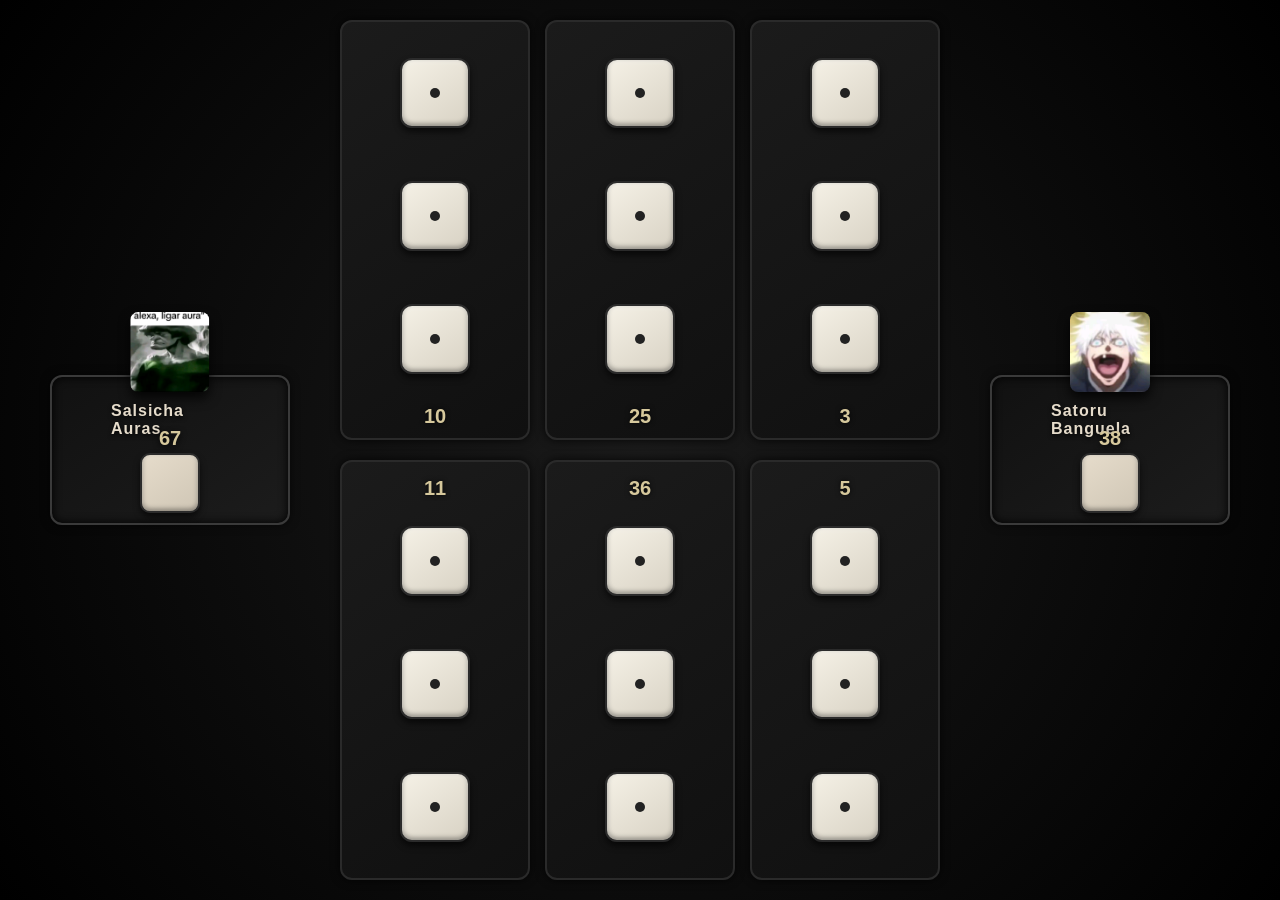
==== src/index.html @ e49d5693 "Frontend finalizado" ====
<!doctype html>
<html lang="pt-BR">
  <head>
    <meta charset="UTF-8" />
    <meta name="viewport" content="width=device-width, initial-scale=1.0" />
    <link rel="stylesheet" href="styles/index.css" />
    <title>Jogo da Bugalha</title>
  </head>
  <body>
    <div class="game-content">
      <div class="left-box">
        <div class="info-box">
          <img src="./styles/images/p1.jpg" class="avatar" />
          <span class="player-name">Salsicha Auras</span>
          <span class="player-score">67</span>
          <div class="info-dado"></div>
        </div>
      </div>

      <div class="mid-box">
        <div class="top-box">
          <div class="box">
            <div class="dado face-1"></div>
            <div class="dado face-1"></div>
            <div class="dado face-1"></div>
            <span class="num">10</span>
          </div>
          <div class="box">
            <div class="dado face-1"></div>
            <div class="dado face-1"></div>
            <div class="dado face-1"></div>
            <span class="num">25</span>
          </div>
          <div class="box">
            <div class="dado face-1"></div>
            <div class="dado face-1"></div>
            <div class="dado face-1"></div>
            <span class="num">3</span>
          </div>
        </div>

        <div class="bottom-box">
          <div class="box">
            <span class="num">11</span>
            <div class="dado face-1"></div>
            <div class="dado face-1"></div>
            <div class="dado face-1"></div>
          </div>
          <div class="box">
            <span class="num">36</span>
            <div class="dado face-1"></div>
            <div class="dado face-1"></div>
            <div class="dado face-1"></div>
          </div>
          <div class="box">
            <span class="num">5</span>
            <div class="dado face-1"></div>
            <div class="dado face-1"></div>
            <div class="dado face-1"></div>
          </div>
        </div>
      </div>
      <div class="right-box">
        <div class="info-box">
          <img src="./styles/images/p2.jpg" class="avatar" />
          <span class="player-name">Satoru Banguela</span>
          <span class="player-score">38</span>
          <div class="info-dado"></div>
        </div>
      </div>
    </div>
  </body>
  <script type="module" src="/src/scripts/index.js"></script>
</html>
---- src/styles/index.css ----
* {
  padding: 0;
  margin: 0;
  box-sizing: border-box;
  color: #e8e2d0;
  font-family: "Segoe UI", Tahoma, Geneva, Verdana, sans-serif;
}

body {
  background: radial-gradient(circle at center, #1a1a1a 0%, #000 100%);
}

/* layout geral */
.game-content {
  padding: 20px;
  height: 100vh;
  display: grid;
  grid-template-columns: 1fr 2fr 1fr;
  gap: 20px;
}

/* laterais */
.left-box,
.right-box {
  display: flex;
  align-items: center;
  justify-content: center;
}

.info-box {
  position: relative;
  width: 80%;
  height: 150px;
  border: 2px solid #3a3a3a;
  border-radius: 12px;
  background: linear-gradient(145deg, #111, #1c1c1c);
  box-shadow:
    inset 0 0 10px #000,
    0 0 10px rgba(0, 0, 0, 0.6);
  overflow: visible;
}

/* dado dentro da info-box */
.info-dado {
  position: absolute;
  bottom: 10px;
  left: 50%;
  transform: translateX(-50%);

  height: 60px;
  width: 60px;
  border-radius: 10px;

  background: linear-gradient(145deg, #e6dccb, #cfc6b5);
  border: 2px solid #2b2b2b;

  box-shadow:
    inset 0 2px 5px rgba(255, 255, 255, 0.2),
    inset 0 -2px 5px rgba(0, 0, 0, 0.4),
    0 4px 6px rgba(0, 0, 0, 0.6);
}

/* ajuste da imagem para não sobrepor o dado */
.avatar {
  position: absolute;
  top: -65px;
  left: 50%;
  transform: translateX(-50%);
  height: 80px;
  width: auto;
  border-radius: 8px;
  object-fit: contain;
  filter: drop-shadow(0 6px 6px rgba(0, 0, 0, 0.8));
  pointer-events: none;
}

/* nome dos jogadores */
.player-name {
  position: absolute;
  top: 25px; /* abaixo da imagem */
  left: 50%;
  transform: translateX(-50%);

  font-size: 16px;
  font-weight: 600;
  letter-spacing: 1px;

  color: #e6dccb;
  text-shadow: 0 2px 4px rgba(0, 0, 0, 0.8);
}

/* pontuação do player */
.player-score {
  position: absolute;
  top: 50px; /* abaixo do nome */
  left: 50%;
  transform: translateX(-50%);

  font-size: 20px;
  font-weight: bold;

  color: #d6c89c;
  text-shadow: 0 2px 6px rgba(0, 0, 0, 0.9);
}

/* centro */
.mid-box {
  display: flex;
  flex-direction: column;
  height: 100%;
  gap: 20px;
}

.top-box,
.bottom-box {
  display: grid;
  grid-template-columns: repeat(3, 1fr);
  gap: 15px;
  height: 50%;
}

/* colunas */
.box {
  border-radius: 12px;
  background: linear-gradient(145deg, #1b1b1b, #101010);
  border: 2px solid #2a2a2a;
  box-shadow: 0 0 10px rgba(0, 0, 0, 0.8);
  padding: 10px;
  display: grid;
  justify-items: center;
  align-items: center;
}

/* número embaixo */
.top-box .box {
  grid-template-rows: repeat(3, 1fr) auto;
}

/* número em cima */
.bottom-box .box {
  grid-template-rows: auto repeat(3, 1fr);
}

/* dados */
.dado {
  width: 70px;
  height: 70px;
  border-radius: 12px;
  background: linear-gradient(145deg, #f5f1e6, #d8d2c4);
  border: 2px solid #2b2b2b;
  position: relative;

  box-shadow:
    inset 0 2px 5px rgba(255, 255, 255, 0.3),
    inset 0 -2px 5px rgba(0, 0, 0, 0.4),
    0 4px 6px rgba(0, 0, 0, 0.6);
}

/* ponto base */
.dado::before {
  content: "";
  position: absolute;
  width: 10px;
  height: 10px;
  background: #222;
  border-radius: 50%;
  top: 50%;
  left: 50%;
  transform: translate(-50%, -50%);
}

/* 1 */
.face-1::before {
  box-shadow: none;
}

/* 2 */
.face-2::before {
  box-shadow:
    -18px -18px 0 #222,
    18px 18px 0 #222;
}

/* 3 */
.face-3::before {
  box-shadow:
    -18px -18px 0 #222,
    18px 18px 0 #222,
    0 0 0 #222;
}

/* 4 */
.face-4::before {
  box-shadow:
    -18px -18px 0 #222,
    18px -18px 0 #222,
    -18px 18px 0 #222,
    18px 18px 0 #222;
}

/* 5 */
.face-5::before {
  box-shadow:
    -18px -18px 0 #222,
    18px -18px 0 #222,
    -18px 18px 0 #222,
    18px 18px 0 #222,
    0 0 0 #222;
}

/* 6 */
.face-6::before {
  box-shadow:
    -18px -18px 0 #222,
    18px -18px 0 #222,
    -18px 0px 0 #222,
    18px 0px 0 #222,
    -18px 18px 0 #222,
    18px 18px 0 #222;
}

/* números */
.num {
  font-size: 20px;
  font-weight: bold;
  color: #d6c89c;
  text-shadow: 0 0 5px rgba(0, 0, 0, 0.8);
  margin-top: 5px;
}

/* responsivo */
@media (max-width: 900px) {
  .game-content {
    grid-template-columns: 1fr;
  }

  .left-box,
  .right-box {
    display: none;
  }
}
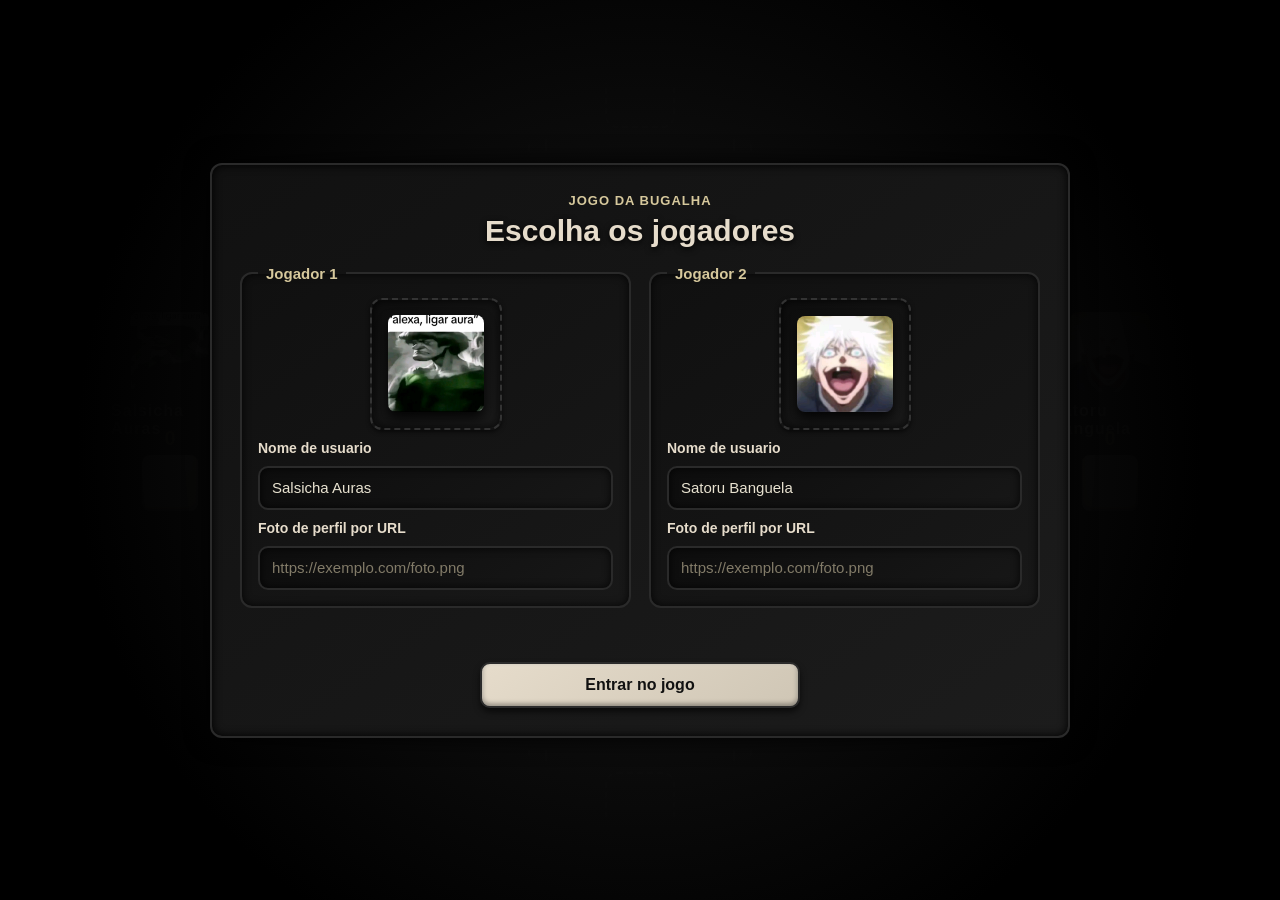
==== commit 1ed9fd09: "Jogo completo" ====
--- a/src/index.html
+++ b/src/index.html
@@ -3,72 +3,214 @@
   <head>
     <meta charset="UTF-8" />
     <meta name="viewport" content="width=device-width, initial-scale=1.0" />
-    <link rel="stylesheet" href="styles/index.css" />
+    <link rel="stylesheet" href="styles/css/index.css" />
+    <link rel="stylesheet" href="styles/css/playerStarts.css" />
     <title>Jogo da Bugalha</title>
   </head>
   <body>
+    <section class="profile-screen" aria-labelledby="profile-title">
+      <form class="profile-card" novalidate>
+        <div class="profile-heading">
+          <span class="profile-kicker">Jogo da Bugalha</span>
+          <h1 id="profile-title">Escolha os jogadores</h1>
+        </div>
+
+        <div class="profile-players">
+          <fieldset class="profile-player">
+            <legend>Jogador 1</legend>
+
+            <div class="profile-preview">
+              <img
+                src="./styles/images/p1.jpg"
+                class="profile-avatar-preview"
+                data-preview="player1"
+                alt="Previa da foto do jogador 1"
+              />
+            </div>
+
+            <label for="playerOneName">Nome de usuario</label>
+            <input
+              id="playerOneName"
+              class="profile-input"
+              data-profile-field="name"
+              data-player="player1"
+              type="text"
+              maxlength="24"
+              placeholder="Nome do jogador 1"
+              autocomplete="nickname"
+              required
+            />
+
+            <label for="playerOneAvatar">Foto de perfil por URL</label>
+            <input
+              id="playerOneAvatar"
+              class="profile-input"
+              data-profile-field="avatar"
+              data-player="player1"
+              type="url"
+              placeholder="https://exemplo.com/foto.png"
+              autocomplete="url"
+              required
+            />
+          </fieldset>
+
+          <fieldset class="profile-player">
+            <legend>Jogador 2</legend>
+
+            <div class="profile-preview">
+              <img
+                src="./styles/images/p2.jpg"
+                class="profile-avatar-preview"
+                data-preview="player2"
+                alt="Previa da foto do jogador 2"
+              />
+            </div>
+
+            <label for="playerTwoName">Nome de usuario</label>
+            <input
+              id="playerTwoName"
+              class="profile-input"
+              data-profile-field="name"
+              data-player="player2"
+              type="text"
+              maxlength="24"
+              placeholder="Nome do jogador 2"
+              autocomplete="nickname"
+              required
+            />
+
+            <label for="playerTwoAvatar">Foto de perfil por URL</label>
+            <input
+              id="playerTwoAvatar"
+              class="profile-input"
+              data-profile-field="avatar"
+              data-player="player2"
+              type="url"
+              placeholder="https://exemplo.com/foto.png"
+              autocomplete="url"
+              required
+            />
+          </fieldset>
+        </div>
+
+        <p class="profile-error" role="alert"></p>
+
+        <button class="profile-button" type="submit">Entrar no jogo</button>
+      </form>
+    </section>
+
     <div class="game-content">
       <div class="left-box">
-        <div class="info-box">
-          <img src="./styles/images/p1.jpg" class="avatar" />
-          <span class="player-name">Salsicha Auras</span>
-          <span class="player-score">67</span>
-          <div class="info-dado"></div>
+        <div class="info-box player-one-info" data-player-info="player1">
+          <img
+            src="./styles/images/p1.jpg"
+            class="avatar player-one-avatar"
+            alt="Foto do jogador"
+          />
+          <span class="player-name player-one-name">Salsicha Auras</span>
+          <span class="player-score player-one-score">0</span>
+
+          <div class="info-dado">
+            <img class="dado-img" src="" alt="" />
+          </div>
         </div>
       </div>
 
       <div class="mid-box">
-        <div class="top-box">
-          <div class="box">
-            <div class="dado face-1"></div>
-            <div class="dado face-1"></div>
-            <div class="dado face-1"></div>
+        <div class="top-box p2">
+          <div class="box">
+            <div class="slot">
+              <img class="dado-img" src="" alt="" />
+            </div>
+            <div class="slot">
+              <img class="dado-img" src="" alt="" />
+            </div>
+            <div class="slot">
+              <img class="dado-img" src="" alt="" />
+            </div>
             <span class="num">10</span>
           </div>
           <div class="box">
-            <div class="dado face-1"></div>
-            <div class="dado face-1"></div>
-            <div class="dado face-1"></div>
+            <div class="slot">
+              <img class="dado-img" src="" alt="" />
+            </div>
+            <div class="slot">
+              <img class="dado-img" src="" alt="" />
+            </div>
+            <div class="slot">
+              <img class="dado-img" src="" alt="" />
+            </div>
             <span class="num">25</span>
           </div>
           <div class="box">
-            <div class="dado face-1"></div>
-            <div class="dado face-1"></div>
-            <div class="dado face-1"></div>
+            <div class="slot">
+              <img class="dado-img" src="" alt="" />
+            </div>
+            <div class="slot">
+              <img class="dado-img" src="" alt="" />
+            </div>
+            <div class="slot">
+              <img class="dado-img" src="" alt="" />
+            </div>
             <span class="num">3</span>
           </div>
         </div>
 
-        <div class="bottom-box">
+        <div class="bottom-box p1">
           <div class="box">
             <span class="num">11</span>
-            <div class="dado face-1"></div>
-            <div class="dado face-1"></div>
-            <div class="dado face-1"></div>
+            <div class="slot">
+              <img class="dado-img" src="" alt="" />
+            </div>
+            <div class="slot">
+              <img class="dado-img" src="" alt="" />
+            </div>
+            <div class="slot">
+              <img class="dado-img" src="" alt="" />
+            </div>
           </div>
           <div class="box">
             <span class="num">36</span>
-            <div class="dado face-1"></div>
-            <div class="dado face-1"></div>
-            <div class="dado face-1"></div>
+            <div class="slot">
+              <img class="dado-img" src="" alt="" />
+            </div>
+            <div class="slot">
+              <img class="dado-img" src="" alt="" />
+            </div>
+            <div class="slot">
+              <img class="dado-img" src="" alt="" />
+            </div>
           </div>
           <div class="box">
             <span class="num">5</span>
-            <div class="dado face-1"></div>
-            <div class="dado face-1"></div>
-            <div class="dado face-1"></div>
+            <div class="slot">
+              <img class="dado-img" src="" alt="" />
+            </div>
+            <div class="slot">
+              <img class="dado-img" src="" alt="" />
+            </div>
+            <div class="slot">
+              <img class="dado-img" src="" alt="" />
+            </div>
           </div>
         </div>
       </div>
       <div class="right-box">
-        <div class="info-box">
-          <img src="./styles/images/p2.jpg" class="avatar" />
-          <span class="player-name">Satoru Banguela</span>
-          <span class="player-score">38</span>
-          <div class="info-dado"></div>
+        <div class="info-box player-two-info" data-player-info="player2">
+          <img
+            src="./styles/images/p2.jpg"
+            class="avatar player-two-avatar"
+            alt="Foto do jogador"
+          />
+          <span class="player-name player-two-name">Satoru Banguela</span>
+          <span class="player-score player-two-score">0</span>
+          <div class="info-dado">
+            <img class="dado-img" src="" alt="" />
+          </div>
         </div>
       </div>
     </div>
   </body>
   <script type="module" src="/src/scripts/index.js"></script>
+  <script type="module" src="/src/scripts/playerStarts.js"></script>
 </html>
--- a/src/styles/css/index.css
+++ b/src/styles/css/index.css
@@ -0,0 +1,658 @@
+* {
+  padding: 0;
+  margin: 0;
+  box-sizing: border-box;
+  color: #e8e2d0;
+  font-family: "Segoe UI", Tahoma, Geneva, Verdana, sans-serif;
+}
+
+body {
+  min-height: 100vh;
+  overflow-x: hidden;
+  background: radial-gradient(circle at center, #1a1a1a 0%, #000 100%);
+}
+
+.profile-screen {
+  position: fixed;
+  inset: 0;
+  z-index: 10;
+  padding: 20px;
+  display: flex;
+  align-items: center;
+  justify-content: center;
+  background: radial-gradient(
+    circle at center,
+    rgba(26, 26, 26, 0.95),
+    #000 72%
+  );
+}
+
+.profile-screen.hidden {
+  display: none;
+}
+
+.profile-card {
+  width: min(860px, 100%);
+  padding: 28px;
+  display: grid;
+  gap: 18px;
+  border: 2px solid #2a2a2a;
+  border-radius: 12px;
+  background: linear-gradient(145deg, #111, #1c1c1c);
+  box-shadow:
+    inset 0 0 10px #000,
+    0 0 24px rgba(0, 0, 0, 0.9);
+}
+
+.profile-heading {
+  display: grid;
+  gap: 6px;
+  text-align: center;
+}
+
+.profile-players {
+  display: grid;
+  grid-template-columns: repeat(2, minmax(0, 1fr));
+  gap: 18px;
+}
+
+.profile-player {
+  min-width: 0;
+  padding: 16px;
+  display: grid;
+  gap: 10px;
+  border: 2px solid #2a2a2a;
+  border-radius: 12px;
+  background: linear-gradient(145deg, #101010, #181818);
+  box-shadow: inset 0 0 8px rgba(0, 0, 0, 0.8);
+}
+
+.profile-player legend {
+  padding: 0 8px;
+  color: #d6c89c;
+  font-size: 15px;
+  font-weight: 800;
+}
+
+.profile-preview {
+  width: 132px;
+  height: 132px;
+  display: flex;
+  align-items: center;
+  justify-content: center;
+  justify-self: center;
+  border-radius: 12px;
+  border: 2px dashed #333;
+  background: linear-gradient(145deg, #0d0d0d, #1a1a1a);
+  box-shadow:
+    inset 0 0 8px rgba(0, 0, 0, 0.8),
+    0 2px 4px rgba(0, 0, 0, 0.6);
+  overflow: hidden;
+}
+
+.profile-avatar-preview {
+  width: 96px;
+  max-height: 108px;
+  object-fit: contain;
+  border-radius: 8px;
+  filter: drop-shadow(0 6px 6px rgba(0, 0, 0, 0.8));
+}
+
+.profile-kicker {
+  font-size: 13px;
+  font-weight: 700;
+  letter-spacing: 1px;
+  color: #d6c89c;
+  text-transform: uppercase;
+}
+
+.profile-heading h1 {
+  font-size: 30px;
+  line-height: 1.1;
+  color: #e6dccb;
+  text-shadow: 0 2px 6px rgba(0, 0, 0, 0.9);
+}
+
+.profile-player label {
+  font-size: 14px;
+  font-weight: 600;
+  color: #e6dccb;
+}
+
+.profile-input {
+  width: 100%;
+  height: 44px;
+  padding: 0 12px;
+  border: 2px solid #2a2a2a;
+  border-radius: 10px;
+  background: linear-gradient(145deg, #0d0d0d, #171717);
+  color: #e8e2d0;
+  font-size: 15px;
+  outline: none;
+  box-shadow: inset 0 0 8px rgba(0, 0, 0, 0.8);
+}
+
+.profile-input:focus {
+  border-color: #666;
+}
+
+.profile-input::placeholder {
+  color: #827b68;
+}
+
+.profile-error {
+  min-height: 18px;
+  font-size: 13px;
+  font-weight: 600;
+  color: #d6c89c;
+  text-align: center;
+}
+
+.profile-button {
+  width: min(320px, 100%);
+  height: 46px;
+  margin: 0 auto;
+  border: 2px solid #2b2b2b;
+  border-radius: 10px;
+  background: linear-gradient(145deg, #e6dccb, #cfc6b5);
+  color: #111;
+  font-size: 16px;
+  font-weight: 800;
+  cursor: pointer;
+  box-shadow:
+    inset 0 2px 5px rgba(255, 255, 255, 0.2),
+    inset 0 -2px 5px rgba(0, 0, 0, 0.4),
+    0 4px 6px rgba(0, 0, 0, 0.6);
+}
+
+.profile-button:hover {
+  filter: brightness(1.05);
+}
+
+/* layout geral */
+.game-content {
+  padding: 20px;
+  height: 100vh;
+  display: grid;
+  grid-template-areas: "player-one board player-two";
+  grid-template-columns: 1fr 2fr 1fr;
+  gap: 20px;
+}
+
+/* laterais */
+.left-box,
+.right-box {
+  display: flex;
+  align-items: center;
+  justify-content: center;
+}
+
+.left-box {
+  grid-area: player-one;
+}
+
+.right-box {
+  grid-area: player-two;
+}
+
+.info-box {
+  position: relative;
+  width: 80%;
+  height: 150px;
+  border: 2px solid #3a3a3a;
+  border-radius: 12px;
+  background: linear-gradient(145deg, #111, #1c1c1c);
+  box-shadow:
+    inset 0 0 10px #000,
+    0 0 10px rgba(0, 0, 0, 0.6);
+  overflow: visible;
+}
+
+.info-box.active-turn {
+  border-color: #d6c89c;
+  box-shadow:
+    inset 0 0 10px #000,
+    0 0 18px rgba(214, 200, 156, 0.45);
+}
+
+/* dado dentro da info-box */
+.info-dado {
+  position: absolute;
+  bottom: 10px;
+  left: 50%;
+  transform: translateX(-50%);
+
+  height: 60px;
+  width: 60px;
+  border-radius: 10px;
+
+  background: linear-gradient(145deg, #e6dccb, #cfc6b5);
+  border: 2px solid #2b2b2b;
+
+  box-shadow:
+    inset 0 2px 5px rgba(255, 255, 255, 0.2),
+    inset 0 -2px 5px rgba(0, 0, 0, 0.4),
+    0 4px 6px rgba(0, 0, 0, 0.6);
+}
+
+/* ajuste da imagem para não sobrepor o dado */
+.avatar {
+  position: absolute;
+  top: -65px;
+  left: 50%;
+  transform: translateX(-50%);
+  height: 80px;
+  width: auto;
+  border-radius: 8px;
+  object-fit: contain;
+  filter: drop-shadow(0 6px 6px rgba(0, 0, 0, 0.8));
+  pointer-events: none;
+}
+
+/* nome dos jogadores */
+.player-name {
+  position: absolute;
+  top: 25px; /* abaixo da imagem */
+  left: 50%;
+  transform: translateX(-50%);
+
+  font-size: 16px;
+  font-weight: 600;
+  letter-spacing: 1px;
+
+  color: #e6dccb;
+  text-shadow: 0 2px 4px rgba(0, 0, 0, 0.8);
+}
+
+/* pontuação do player */
+.player-score {
+  position: absolute;
+  top: 50px; /* abaixo do nome */
+  left: 50%;
+  transform: translateX(-50%);
+
+  font-size: 20px;
+  font-weight: bold;
+
+  color: #d6c89c;
+  text-shadow: 0 2px 6px rgba(0, 0, 0, 0.9);
+}
+
+/* centro */
+.mid-box {
+  grid-area: board;
+  display: flex;
+  flex-direction: column;
+  height: 100%;
+  gap: 20px;
+}
+
+.top-box,
+.bottom-box {
+  display: grid;
+  grid-template-columns: repeat(3, 1fr);
+  gap: 15px;
+  height: 50%;
+}
+
+/* colunas */
+.box {
+  border-radius: 12px;
+  background: linear-gradient(145deg, #1b1b1b, #101010);
+  border: 2px solid #2a2a2a;
+  box-shadow: 0 0 10px rgba(0, 0, 0, 0.8);
+  padding: 10px;
+  display: grid;
+  justify-items: center;
+  align-items: center;
+  cursor: pointer;
+}
+
+.p1.active-turn .box,
+.p2.active-turn .box {
+  border-color: #d6c89c;
+  box-shadow:
+    0 0 12px rgba(214, 200, 156, 0.35),
+    inset 0 0 8px rgba(0, 0, 0, 0.8);
+}
+
+/* número embaixo */
+.top-box .box {
+  grid-template-rows: repeat(3, 1fr) auto;
+}
+
+/* número em cima */
+.bottom-box .box {
+  grid-template-rows: auto repeat(3, 1fr);
+}
+
+/* área base sempre visível */
+.slot {
+  width: 70px;
+  height: 70px;
+
+  display: flex;
+  align-items: center;
+  justify-content: center;
+
+  border-radius: 12px;
+
+  background: linear-gradient(145deg, #0d0d0d, #1a1a1a);
+  border: 2px dashed #333;
+
+  box-shadow:
+    inset 0 0 8px rgba(0, 0, 0, 0.8),
+    0 2px 4px rgba(0, 0, 0, 0.6);
+
+  transition: all 0.2s ease;
+}
+
+/* feedback visual */
+.slot:hover {
+  border-color: #666;
+  background: linear-gradient(145deg, #111, #222);
+}
+
+.slot.blocked {
+  cursor: not-allowed;
+  opacity: 0.45;
+}
+
+.box.full {
+  cursor: not-allowed;
+}
+
+/* opcional: quando já tem dado */
+.slot:has(.dado[class*="face-"]) {
+  border-style: solid;
+  border-color: #2b2b2b;
+}
+.dado-img {
+  width: 60px;
+  height: 60px;
+  object-fit: contain;
+  pointer-events: none;
+  border-radius: 10px;
+  opacity: 0;
+  transform: translateY(-18px);
+  transition:
+    opacity 0.2s ease,
+    transform 0.2s ease;
+}
+
+/* quando tem valor */
+.dado-img.active {
+  opacity: 1;
+  transform: translateY(0);
+}
+
+.dado-img.drop {
+  animation: dice-drop 0.28s cubic-bezier(0.22, 0.9, 0.32, 1.18);
+}
+
+.dado-img.remove {
+  animation: dice-remove 0.24s ease forwards;
+}
+
+@keyframes dice-drop {
+  0% {
+    opacity: 0;
+    transform: translateY(-56px) scale(0.92);
+  }
+
+  75% {
+    opacity: 1;
+    transform: translateY(4px) scale(1.03);
+  }
+
+  100% {
+    opacity: 1;
+    transform: translateY(0) scale(1);
+  }
+}
+
+@keyframes dice-remove {
+  to {
+    opacity: 0;
+    transform: translateY(12px) scale(0.5) rotate(18deg);
+  }
+}
+.info-dado {
+  position: absolute;
+  bottom: 10px;
+  left: 50%;
+  transform: translateX(-50%);
+
+  width: 60px;
+  height: 60px;
+
+  display: flex;
+  align-items: center;
+  justify-content: center;
+}
+/* números */
+.num {
+  font-size: 20px;
+  font-weight: bold;
+  color: #d6c89c;
+  text-shadow: 0 0 5px rgba(0, 0, 0, 0.8);
+  margin-top: 5px;
+}
+
+/* responsivo */
+@media (max-width: 900px) {
+  body {
+    min-height: 100svh;
+  }
+
+  .profile-screen {
+    align-items: flex-start;
+    overflow: auto;
+  }
+
+  .profile-card {
+    width: min(520px, 100%);
+    margin: auto;
+    padding: 16px;
+    max-height: calc(100vh - 40px);
+    overflow: auto;
+    gap: 14px;
+  }
+
+  .profile-players {
+    grid-template-columns: 1fr;
+  }
+
+  .profile-preview {
+    width: 96px;
+    height: 96px;
+  }
+
+  .profile-avatar-preview {
+    width: 72px;
+    max-height: 78px;
+  }
+
+  .profile-heading h1 {
+    font-size: 24px;
+  }
+
+  .profile-player {
+    padding: 12px;
+    gap: 8px;
+  }
+
+  .profile-input {
+    height: 40px;
+  }
+
+  .game-content {
+    min-height: 100svh;
+    height: auto;
+    padding: 10px;
+    grid-template-areas:
+      "player-two"
+      "board"
+      "player-one";
+    grid-template-columns: 1fr;
+    grid-template-rows: auto 1fr auto;
+    gap: 10px;
+  }
+
+  .left-box,
+  .right-box {
+    display: flex;
+    min-width: 0;
+  }
+
+  .info-box {
+    width: 100%;
+    height: 74px;
+    padding: 8px 10px;
+    display: grid;
+    grid-template-areas:
+      "avatar name dice"
+      "avatar score dice";
+    grid-template-columns: 52px minmax(0, 1fr) 52px;
+    grid-template-rows: 1fr 1fr;
+    column-gap: 10px;
+    align-items: center;
+    overflow: hidden;
+  }
+
+  .avatar {
+    grid-area: avatar;
+    position: static;
+    width: 46px;
+    height: 46px;
+    transform: none;
+    object-fit: cover;
+    justify-self: start;
+  }
+
+  .player-name {
+    grid-area: name;
+    position: static;
+    min-width: 0;
+    transform: none;
+    font-size: 14px;
+    letter-spacing: 0;
+    line-height: 1.1;
+    overflow: hidden;
+    text-overflow: ellipsis;
+    white-space: nowrap;
+  }
+
+  .player-score {
+    grid-area: score;
+    position: static;
+    transform: none;
+    font-size: 18px;
+    line-height: 1;
+    justify-self: start;
+  }
+
+  .info-dado {
+    grid-area: dice;
+    position: static;
+    width: 48px;
+    height: 48px;
+    transform: none;
+    justify-self: end;
+  }
+
+  .info-dado .dado-img {
+    width: 42px;
+    height: 42px;
+  }
+
+  .mid-box {
+    min-height: 0;
+    height: auto;
+    gap: 10px;
+    justify-content: center;
+  }
+
+  .top-box,
+  .bottom-box {
+    height: auto;
+    min-height: 0;
+    gap: 8px;
+  }
+
+  .box {
+    min-width: 0;
+    padding: 6px 4px;
+    border-radius: 10px;
+  }
+
+  .slot {
+    width: clamp(44px, 17vw, 58px);
+    height: clamp(44px, 17vw, 58px);
+    border-radius: 10px;
+  }
+
+  .dado-img {
+    width: clamp(38px, 14vw, 50px);
+    height: clamp(38px, 14vw, 50px);
+  }
+
+  .num {
+    margin-top: 2px;
+    font-size: 16px;
+  }
+}
+
+@media (max-width: 380px) {
+  .game-content {
+    padding: 8px;
+    gap: 8px;
+  }
+
+  .info-box {
+    height: 68px;
+    grid-template-columns: 46px minmax(0, 1fr) 46px;
+  }
+
+  .avatar {
+    width: 40px;
+    height: 40px;
+  }
+
+  .player-name {
+    font-size: 13px;
+  }
+
+  .player-score {
+    font-size: 16px;
+  }
+
+  .info-dado {
+    width: 42px;
+    height: 42px;
+  }
+
+  .info-dado .dado-img {
+    width: 36px;
+    height: 36px;
+  }
+
+  .top-box,
+  .bottom-box {
+    gap: 6px;
+  }
+
+  .box {
+    padding: 5px 3px;
+  }
+
+  .slot {
+    width: clamp(40px, 16vw, 50px);
+    height: clamp(40px, 16vw, 50px);
+  }
+
+  .dado-img {
+    width: clamp(34px, 13vw, 44px);
+    height: clamp(34px, 13vw, 44px);
+  }
+}
--- a/src/styles/css/playerStarts.css
+++ b/src/styles/css/playerStarts.css
@@ -0,0 +1,216 @@
+* {
+  margin: 0;
+  padding: 0;
+  box-sizing: border-box;
+  font-family: "Segoe UI", sans-serif;
+}
+
+body {
+  background: #000;
+}
+
+/* fundo escurecido */
+.overlay {
+  position: fixed;
+  inset: 0;
+  z-index: 20;
+  background: rgba(0, 0, 0, 0.42);
+
+  display: flex;
+  align-items: center;
+  justify-content: center;
+
+  opacity: 0;
+  pointer-events: none;
+  transition: opacity 0.16s ease;
+}
+
+/* estado ativo */
+.overlay.show {
+  opacity: 1;
+  pointer-events: all;
+}
+
+.turn-overlay {
+  align-items: flex-start;
+  padding-top: 28px;
+}
+
+/* caixa */
+.popup {
+  padding: 18px 34px;
+  border-radius: 12px;
+
+  background: linear-gradient(145deg, #111, #1c1c1c);
+  border: 2px solid #2a2a2a;
+
+  box-shadow:
+    0 0 20px rgba(0, 0, 0, 0.9),
+    inset 0 0 10px rgba(0, 0, 0, 0.8);
+
+  transform: translateY(10px) scale(0.98);
+  opacity: 0;
+
+  animation: popup-in 0.18s ease forwards;
+}
+
+/* texto */
+.popup-text {
+  font-size: 20px;
+  font-weight: 600;
+  letter-spacing: 1px;
+
+  color: #e6dccb;
+  text-shadow: 0 2px 6px rgba(0, 0, 0, 0.9);
+}
+
+.turn-popup {
+  padding: 12px 24px;
+}
+
+.turn-popup .popup-text {
+  font-size: 17px;
+}
+
+.winner-overlay {
+  position: fixed;
+  inset: 0;
+  z-index: 30;
+  padding: 20px;
+  display: flex;
+  align-items: center;
+  justify-content: center;
+  background: rgba(0, 0, 0, 0.72);
+  opacity: 0;
+  pointer-events: none;
+  transition: opacity 0.22s ease;
+}
+
+.winner-overlay.show {
+  opacity: 1;
+  pointer-events: all;
+}
+
+.winner-popup {
+  width: min(430px, 100%);
+  padding: 28px;
+  display: grid;
+  gap: 14px;
+  text-align: center;
+  border-radius: 12px;
+  background: linear-gradient(145deg, #111, #1c1c1c);
+  border: 2px solid #d6c89c;
+  box-shadow:
+    0 0 28px rgba(214, 200, 156, 0.22),
+    inset 0 0 10px rgba(0, 0, 0, 0.8);
+  transform: translateY(18px) scale(0.96);
+  opacity: 0;
+  animation: winner-in 0.32s cubic-bezier(0.2, 0.85, 0.25, 1.1) forwards;
+}
+
+.winner-kicker {
+  color: #d6c89c;
+  font-size: 13px;
+  font-weight: 800;
+  letter-spacing: 1px;
+  text-transform: uppercase;
+}
+
+.winner-title {
+  color: #e6dccb;
+  font-size: 30px;
+  line-height: 1.1;
+  text-shadow: 0 2px 6px rgba(0, 0, 0, 0.9);
+}
+
+.winner-scoreline {
+  color: #e8e2d0;
+  font-size: 16px;
+  font-weight: 600;
+}
+
+.winner-actions {
+  display: grid;
+  grid-template-columns: 1fr 1fr;
+  gap: 10px;
+  margin-top: 8px;
+}
+
+.winner-button {
+  min-height: 44px;
+  padding: 0 12px;
+  border: 2px solid #2b2b2b;
+  border-radius: 10px;
+  background: linear-gradient(145deg, #e6dccb, #cfc6b5);
+  color: #111;
+  font-size: 15px;
+  font-weight: 800;
+  cursor: pointer;
+  box-shadow:
+    inset 0 2px 5px rgba(255, 255, 255, 0.2),
+    inset 0 -2px 5px rgba(0, 0, 0, 0.4),
+    0 4px 6px rgba(0, 0, 0, 0.6);
+}
+
+.winner-button.secondary {
+  background: linear-gradient(145deg, #1b1b1b, #101010);
+  color: #e6dccb;
+  border-color: #3a3a3a;
+}
+
+.winner-button:hover {
+  filter: brightness(1.08);
+}
+
+.winner-overlay.hide {
+  opacity: 0;
+}
+
+.winner-overlay.hide .winner-popup {
+  animation: winner-out 0.2s ease forwards;
+}
+
+@keyframes winner-in {
+  to {
+    transform: translateY(0) scale(1);
+    opacity: 1;
+  }
+}
+
+@keyframes winner-out {
+  to {
+    transform: translateY(14px) scale(0.97);
+    opacity: 0;
+  }
+}
+
+/* entrada */
+@keyframes popup-in {
+  to {
+    transform: translateY(0) scale(1);
+    opacity: 1;
+  }
+}
+
+/* saída */
+.overlay.hide .popup {
+  animation: popup-out 0.18s ease forwards;
+}
+
+.overlay.hide {
+  opacity: 0;
+}
+
+/* animação saída */
+@keyframes popup-out {
+  to {
+    transform: translateY(10px) scale(0.98);
+    opacity: 0;
+  }
+}
+
+@media (max-width: 520px) {
+  .winner-actions {
+    grid-template-columns: 1fr;
+  }
+}
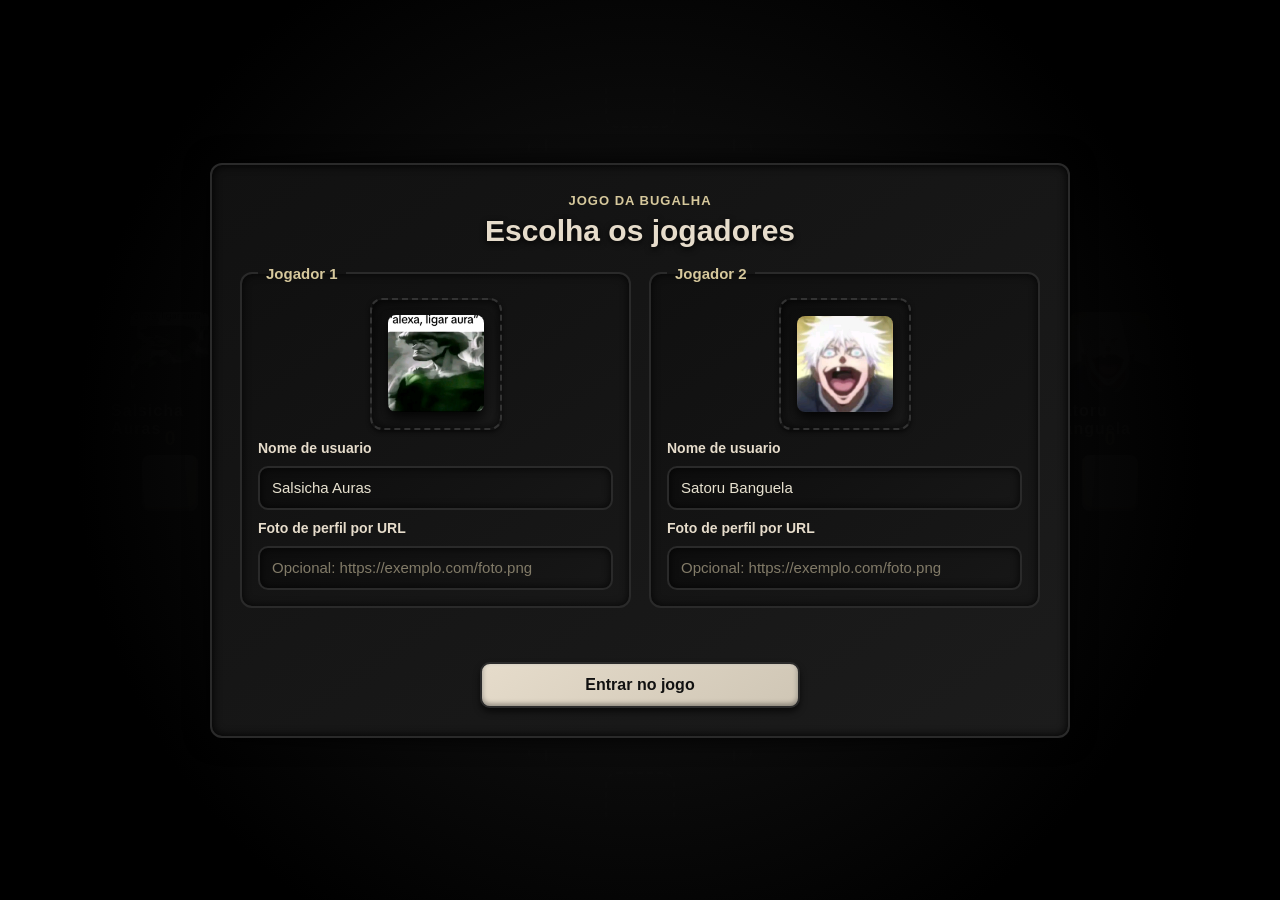
==== commit 317cb87c: "Url opcional" ====
--- a/src/index.html
+++ b/src/index.html
@@ -48,9 +48,8 @@
               data-profile-field="avatar"
               data-player="player1"
               type="url"
-              placeholder="https://exemplo.com/foto.png"
+              placeholder="Opcional: https://exemplo.com/foto.png"
               autocomplete="url"
-              required
             />
           </fieldset>
 
@@ -86,9 +85,8 @@
               data-profile-field="avatar"
               data-player="player2"
               type="url"
-              placeholder="https://exemplo.com/foto.png"
+              placeholder="Opcional: https://exemplo.com/foto.png"
               autocomplete="url"
-              required
             />
           </fieldset>
         </div>
@@ -211,6 +209,5 @@
       </div>
     </div>
   </body>
-  <script type="module" src="/src/scripts/index.js"></script>
-  <script type="module" src="/src/scripts/playerStarts.js"></script>
+  <script type="module" src="./scripts/index.js"></script>
 </html>
